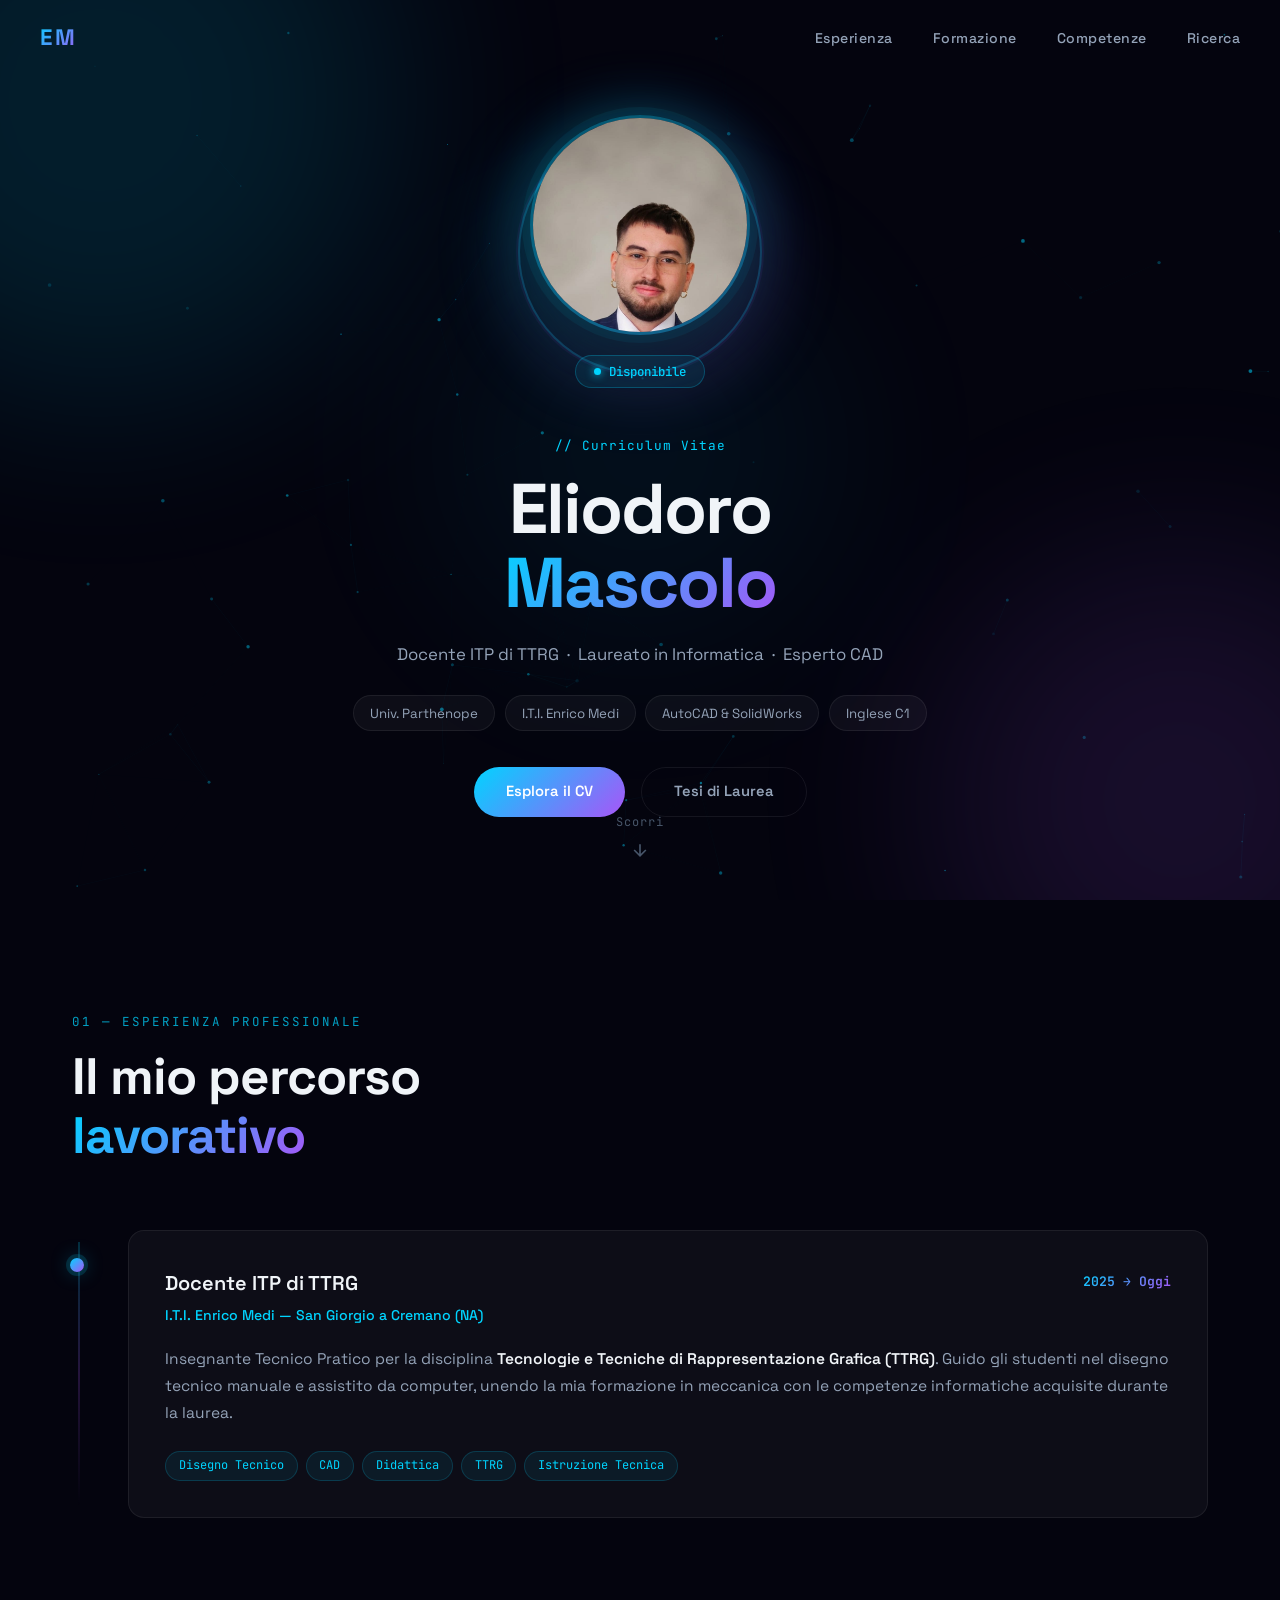
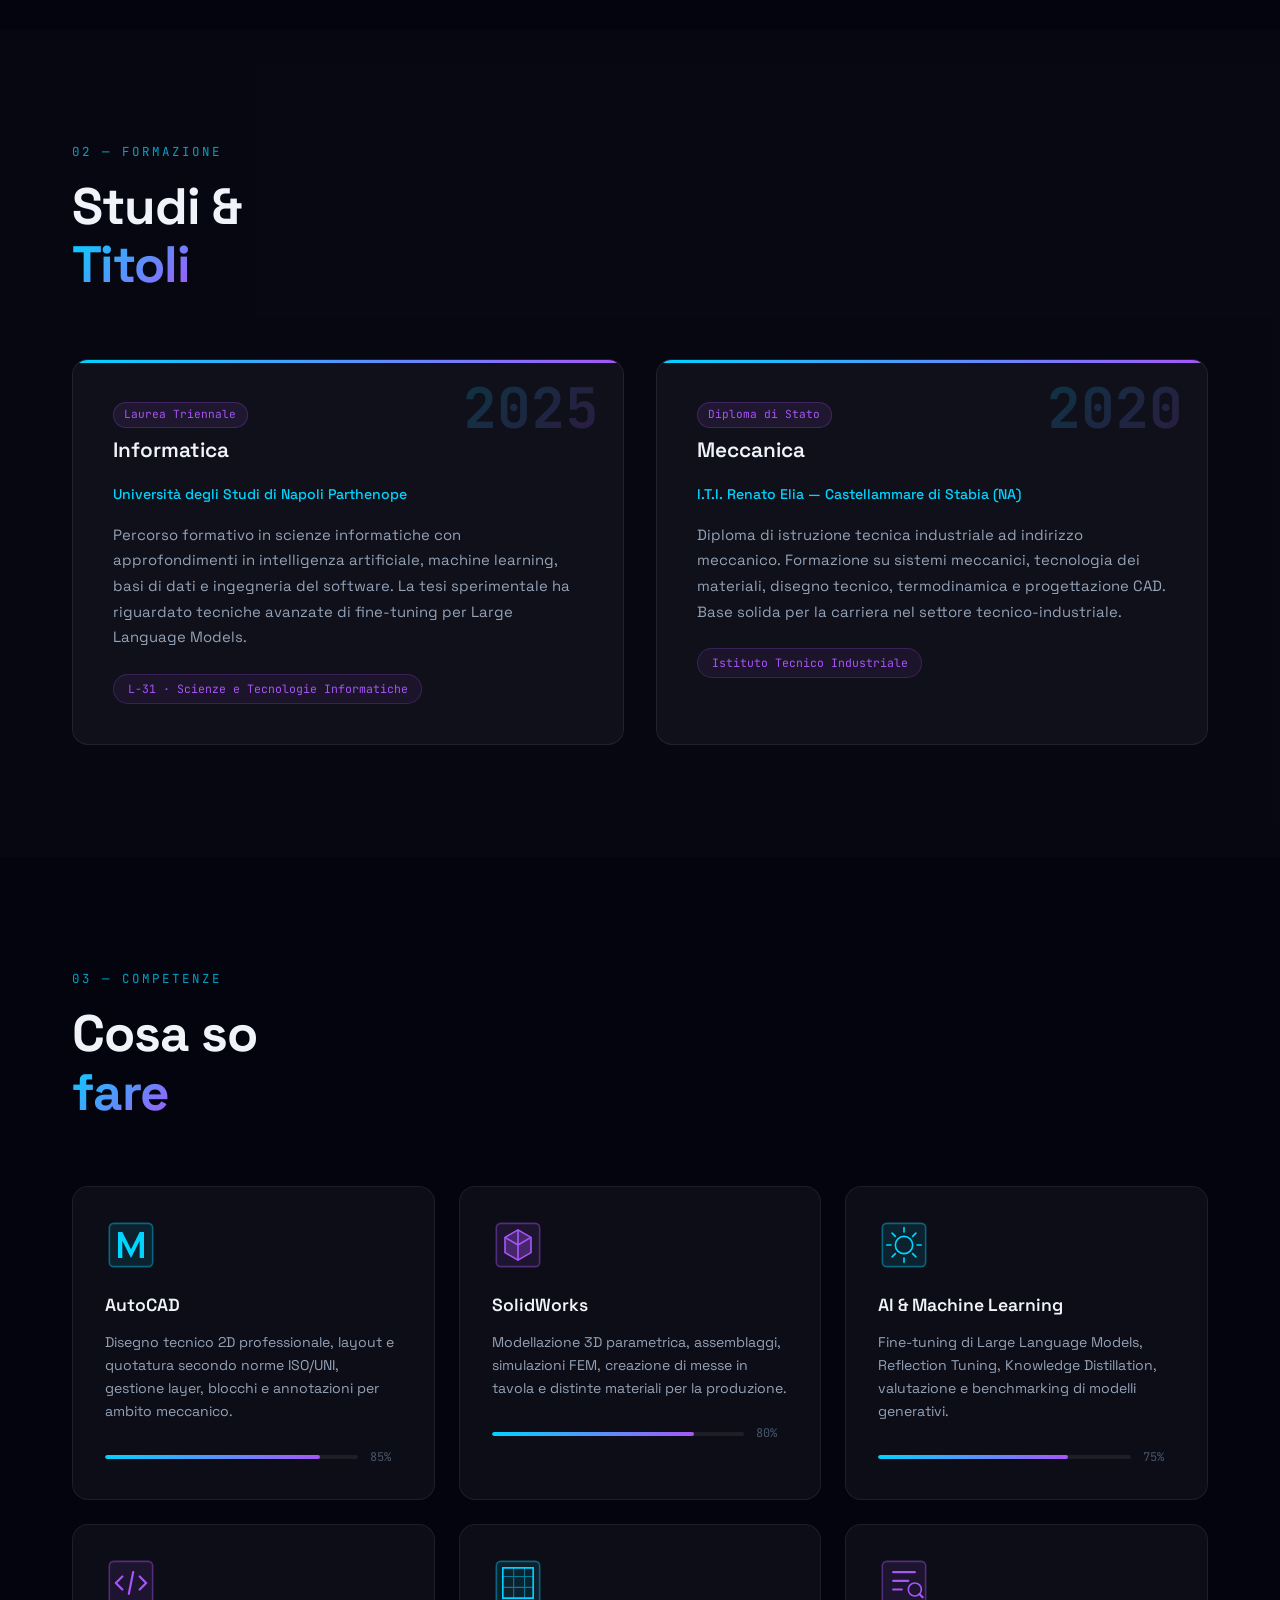
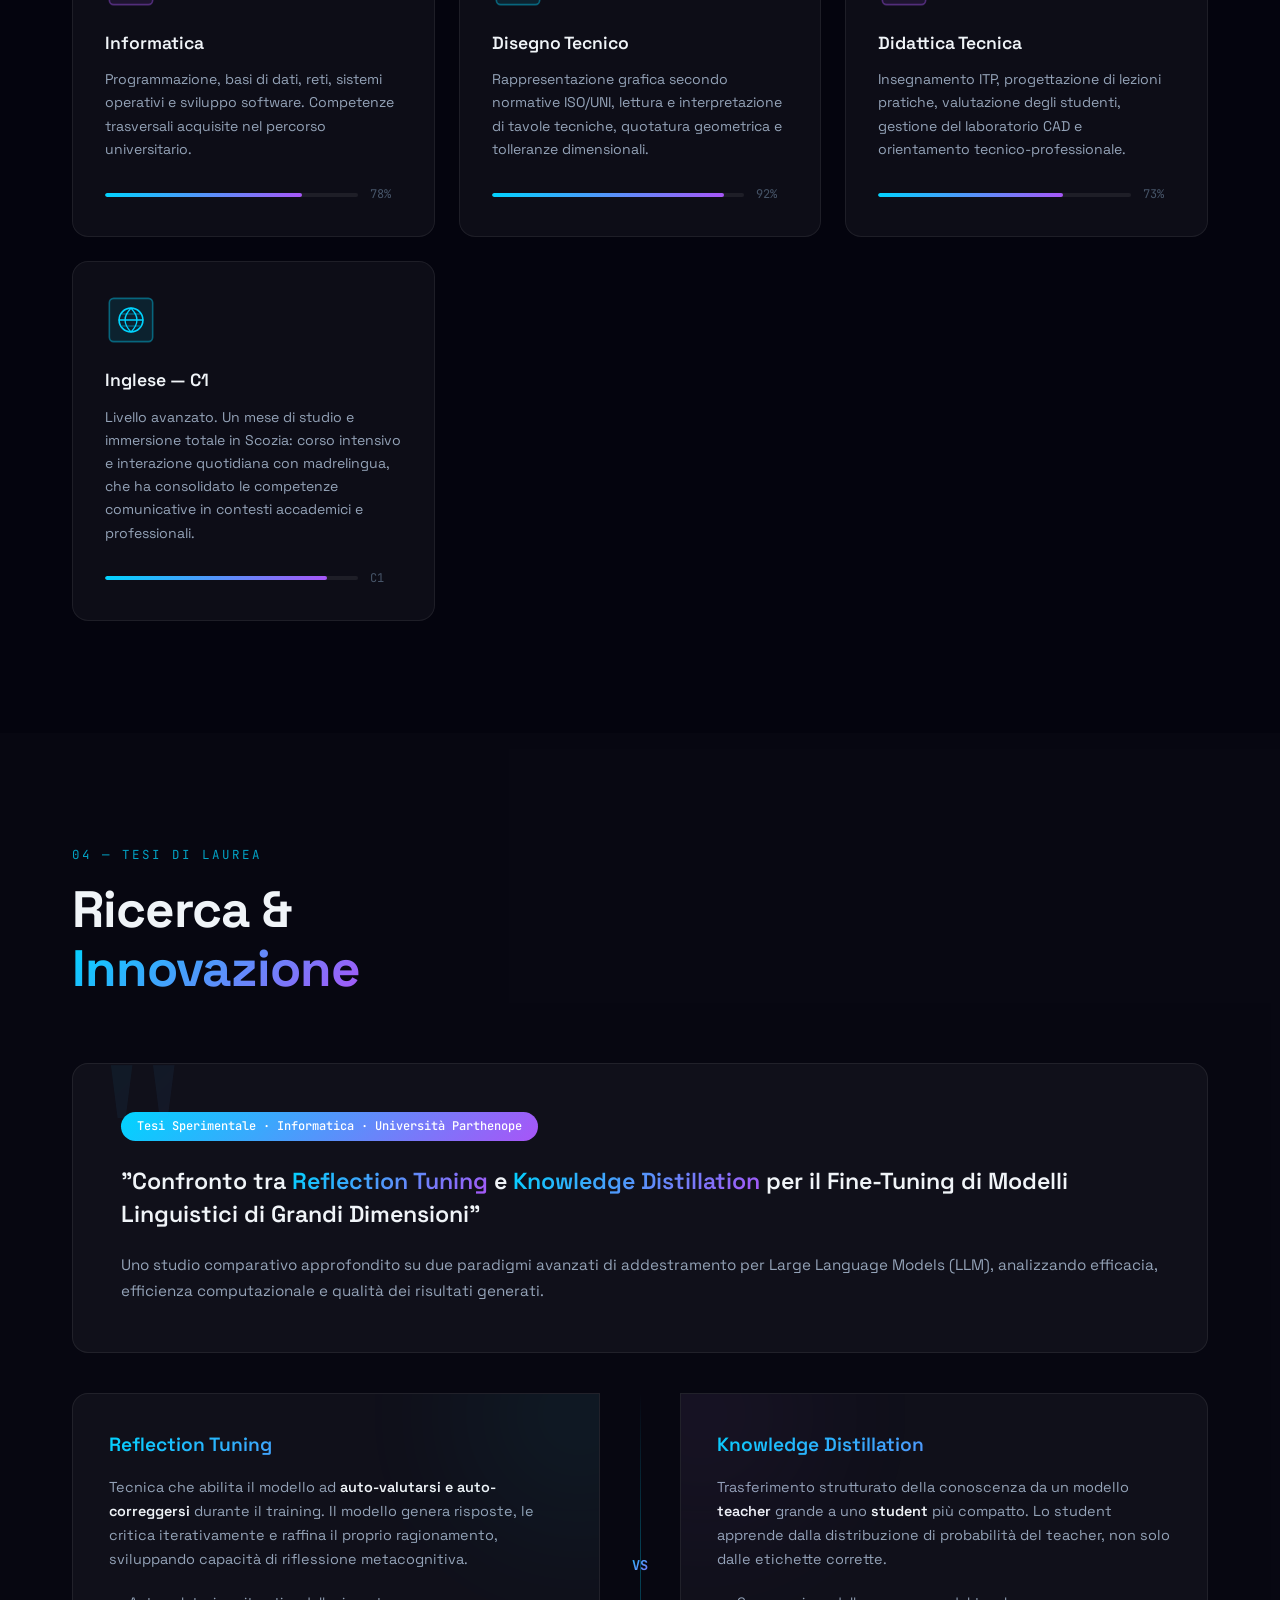
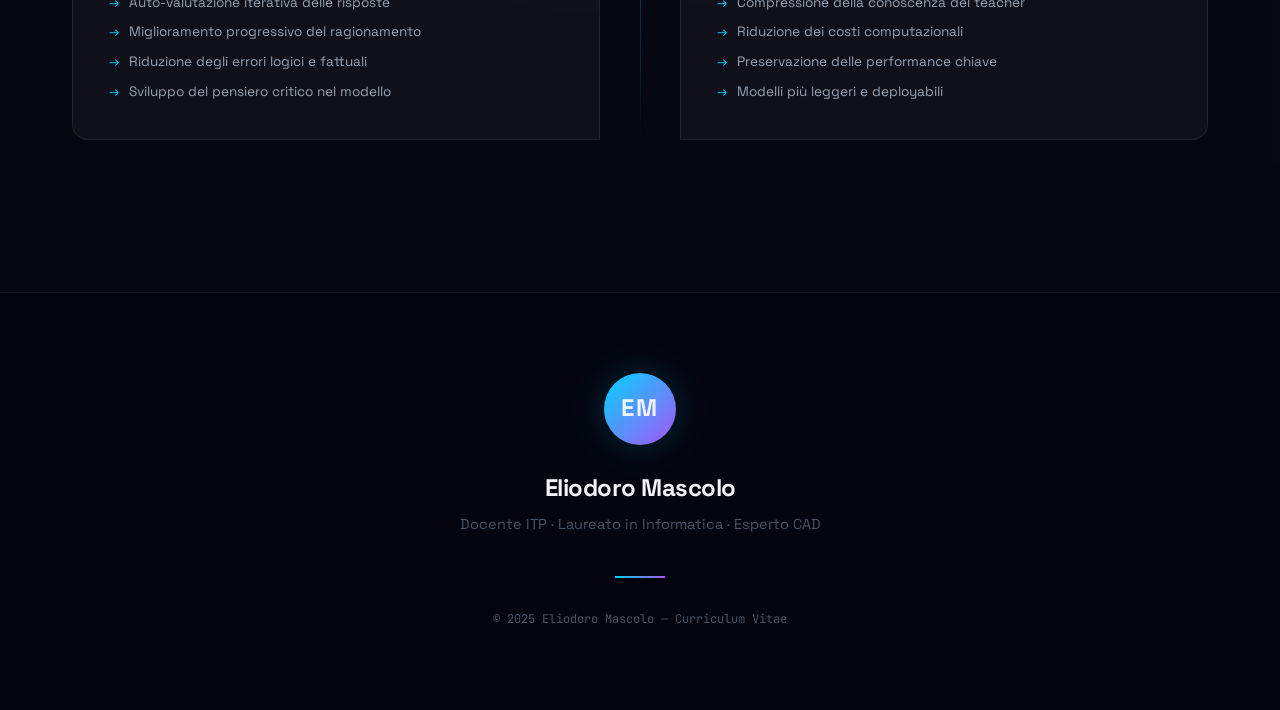
==== index.html @ 4bfe9047 "Add CV web app" ====
<!DOCTYPE html>
<html lang="it">
<head>
  <meta charset="UTF-8">
  <meta name="viewport" content="width=device-width, initial-scale=1.0">
  <title>Eliodoro Mascolo — Curriculum Vitae</title>
  <meta name="description" content="Curriculum Vitae di Eliodoro Mascolo — Docente ITP, Laureato in Informatica, Esperto CAD">
  <link rel="stylesheet" href="style.css">
  <link rel="preconnect" href="https://fonts.googleapis.com">
  <link rel="preconnect" href="https://fonts.gstatic.com" crossorigin>
  <link href="https://fonts.googleapis.com/css2?family=Space+Grotesk:wght@300;400;500;600;700&family=JetBrains+Mono:wght@400;500;600&display=swap" rel="stylesheet">
</head>
<body>

  <canvas id="bg-canvas"></canvas>
  <div class="blobs">
    <div class="blob blob-1"></div>
    <div class="blob blob-2"></div>
    <div class="blob blob-3"></div>
  </div>

  <!-- NAV -->
  <nav id="nav">
    <div class="nav-inner">
      <a href="#hero" class="nav-logo">EM</a>
      <div class="nav-links" id="navLinks">
        <a href="#experience">Esperienza</a>
        <a href="#education">Formazione</a>
        <a href="#skills">Competenze</a>
        <a href="#thesis">Ricerca</a>
      </div>
      <button class="nav-toggle" id="navToggle" aria-label="Menu">
        <span></span><span></span><span></span>
      </button>
    </div>
  </nav>

  <!-- HERO -->
  <section id="hero">
    <div class="hero-grid">
      <div class="hero-image-wrap fade-in-up" style="--delay:0.1s">
        <div class="pfp-ring"></div>
        <div class="pfp-ring pfp-ring-2"></div>
        <img src="pfp.jpeg" alt="Eliodoro Mascolo" class="pfp">
        <div class="available-badge">
          <span class="dot"></span> Disponibile
        </div>
      </div>

      <div class="hero-info">
        <p class="hero-tag fade-in-up" style="--delay:0.2s">// Curriculum Vitae</p>
        <h1 class="fade-in-up" style="--delay:0.3s">
          Eliodoro<br><em>Mascolo</em>
        </h1>
        <p class="hero-sub fade-in-up" style="--delay:0.4s">
          Docente ITP di TTRG &nbsp;·&nbsp; Laureato in Informatica &nbsp;·&nbsp; Esperto CAD
        </p>
        <div class="hero-chips fade-in-up" style="--delay:0.5s">
          <span>Univ. Parthenope</span>
          <span>I.T.I. Enrico Medi</span>
          <span>AutoCAD & SolidWorks</span>
          <span>Inglese C1</span>
        </div>
        <div class="hero-cta fade-in-up" style="--delay:0.6s">
          <a href="#experience" class="btn">Esplora il CV</a>
          <a href="#thesis" class="btn btn-ghost">Tesi di Laurea</a>
        </div>
      </div>
    </div>

    <div class="scroll-down">
      <span>Scorri</span>
      <svg viewBox="0 0 24 24" fill="none" stroke="currentColor" stroke-width="2">
        <path d="M12 5v14M5 12l7 7 7-7"/>
      </svg>
    </div>
  </section>

  <!-- EXPERIENCE -->
  <section id="experience" class="section">
    <div class="section-inner">
      <p class="section-label">01 — Esperienza Professionale</p>
      <h2 class="section-title">Il mio percorso<br><span>lavorativo</span></h2>

      <div class="timeline">
        <div class="timeline-track"></div>

        <article class="timeline-item reveal">
          <div class="tl-dot"></div>
          <div class="tl-card">
            <div class="tl-card-header">
              <div class="tl-meta">
                <h3>Docente ITP di TTRG</h3>
                <p class="tl-org">I.T.I. Enrico Medi — San Giorgio a Cremano (NA)</p>
              </div>
              <div class="tl-date">2025 → Oggi</div>
            </div>
            <p class="tl-desc">
              Insegnante Tecnico Pratico per la disciplina <strong>Tecnologie e Tecniche di Rappresentazione Grafica (TTRG)</strong>.
              Guido gli studenti nel disegno tecnico manuale e assistito da computer, unendo la mia formazione in meccanica
              con le competenze informatiche acquisite durante la laurea.
            </p>
            <div class="tl-tags">
              <span>Disegno Tecnico</span>
              <span>CAD</span>
              <span>Didattica</span>
              <span>TTRG</span>
              <span>Istruzione Tecnica</span>
            </div>
          </div>
        </article>
      </div>
    </div>
  </section>

  <!-- EDUCATION -->
  <section id="education" class="section section-alt">
    <div class="section-inner">
      <p class="section-label">02 — Formazione</p>
      <h2 class="section-title">Studi &amp;<br><span>Titoli</span></h2>

      <div class="edu-grid">
        <div class="edu-card reveal">
          <div class="edu-year-bg">2025</div>
          <div class="edu-top">
            <div>
              <div class="edu-badge-small">Laurea Triennale</div>
              <h3>Informatica</h3>
            </div>
          </div>
          <p class="edu-org">Università degli Studi di Napoli Parthenope</p>
          <p class="edu-desc">
            Percorso formativo in scienze informatiche con approfondimenti in intelligenza artificiale,
            machine learning, basi di dati e ingegneria del software. La tesi sperimentale ha riguardato
            tecniche avanzate di fine-tuning per Large Language Models.
          </p>
          <div class="edu-chip">L-31 · Scienze e Tecnologie Informatiche</div>
        </div>

        <div class="edu-card reveal" style="--reveal-delay:0.15s">
          <div class="edu-year-bg">2020</div>
          <div class="edu-top">
            <div>
              <div class="edu-badge-small">Diploma di Stato</div>
              <h3>Meccanica</h3>
            </div>
          </div>
          <p class="edu-org">I.T.I. Renato Elia — Castellammare di Stabia (NA)</p>
          <p class="edu-desc">
            Diploma di istruzione tecnica industriale ad indirizzo meccanico. Formazione su sistemi meccanici,
            tecnologia dei materiali, disegno tecnico, termodinamica e progettazione CAD. Base solida
            per la carriera nel settore tecnico-industriale.
          </p>
          <div class="edu-chip">Istituto Tecnico Industriale</div>
        </div>
      </div>
    </div>
  </section>

  <!-- SKILLS -->
  <section id="skills" class="section">
    <div class="section-inner">
      <p class="section-label">03 — Competenze</p>
      <h2 class="section-title">Cosa so<br><span>fare</span></h2>

      <div class="skills-grid">
        <div class="skill-card reveal">
          <div class="skill-icon-wrap">
            <svg viewBox="0 0 48 48" fill="none">
              <rect x="4" y="4" width="40" height="40" rx="4" fill="rgba(0,212,255,0.1)" stroke="rgba(0,212,255,0.4)" stroke-width="1.5"/>
              <path d="M12 36V12h4l8 16 8-16h4v24h-4V20l-8 16-8-16v16z" fill="#00d4ff"/>
            </svg>
          </div>
          <h3>AutoCAD</h3>
          <p>Disegno tecnico 2D professionale, layout e quotatura secondo norme ISO/UNI, gestione layer, blocchi e annotazioni per ambito meccanico.</p>
          <div class="skill-bar-wrap">
            <div class="skill-bar"><div class="skill-fill" data-pct="85"></div></div>
            <span>85%</span>
          </div>
        </div>

        <div class="skill-card reveal" style="--reveal-delay:0.1s">
          <div class="skill-icon-wrap">
            <svg viewBox="0 0 48 48" fill="none">
              <rect x="4" y="4" width="40" height="40" rx="4" fill="rgba(168,85,247,0.1)" stroke="rgba(168,85,247,0.4)" stroke-width="1.5"/>
              <path d="M24 10l12 7v14l-12 7-12-7V17z" fill="rgba(168,85,247,0.3)" stroke="#a855f7" stroke-width="1.5"/>
              <path d="M24 10v28M12 17l12 7 12-7" stroke="#a855f7" stroke-width="1.5"/>
            </svg>
          </div>
          <h3>SolidWorks</h3>
          <p>Modellazione 3D parametrica, assemblaggi, simulazioni FEM, creazione di messe in tavola e distinte materiali per la produzione.</p>
          <div class="skill-bar-wrap">
            <div class="skill-bar"><div class="skill-fill" data-pct="80"></div></div>
            <span>80%</span>
          </div>
        </div>

        <div class="skill-card reveal" style="--reveal-delay:0.2s">
          <div class="skill-icon-wrap">
            <svg viewBox="0 0 48 48" fill="none">
              <rect x="4" y="4" width="40" height="40" rx="4" fill="rgba(0,212,255,0.1)" stroke="rgba(0,212,255,0.4)" stroke-width="1.5"/>
              <circle cx="24" cy="24" r="8" stroke="#00d4ff" stroke-width="1.5"/>
              <path d="M24 8v4M24 36v4M8 24h4M36 24h4M13 13l3 3M32 32l3 3M35 13l-3 3M16 32l-3 3" stroke="#00d4ff" stroke-width="1.5" stroke-linecap="round"/>
            </svg>
          </div>
          <h3>AI &amp; Machine Learning</h3>
          <p>Fine-tuning di Large Language Models, Reflection Tuning, Knowledge Distillation, valutazione e benchmarking di modelli generativi.</p>
          <div class="skill-bar-wrap">
            <div class="skill-bar"><div class="skill-fill" data-pct="75"></div></div>
            <span>75%</span>
          </div>
        </div>

        <div class="skill-card reveal" style="--reveal-delay:0.3s">
          <div class="skill-icon-wrap">
            <svg viewBox="0 0 48 48" fill="none">
              <rect x="4" y="4" width="40" height="40" rx="4" fill="rgba(168,85,247,0.1)" stroke="rgba(168,85,247,0.4)" stroke-width="1.5"/>
              <path d="M16 18l-6 6 6 6M32 18l6 6-6 6M26 14l-4 20" stroke="#a855f7" stroke-width="2" stroke-linecap="round" stroke-linejoin="round"/>
            </svg>
          </div>
          <h3>Informatica</h3>
          <p>Programmazione, basi di dati, reti, sistemi operativi e sviluppo software. Competenze trasversali acquisite nel percorso universitario.</p>
          <div class="skill-bar-wrap">
            <div class="skill-bar"><div class="skill-fill" data-pct="78"></div></div>
            <span>78%</span>
          </div>
        </div>

        <div class="skill-card reveal" style="--reveal-delay:0.1s">
          <div class="skill-icon-wrap">
            <svg viewBox="0 0 48 48" fill="none">
              <rect x="4" y="4" width="40" height="40" rx="4" fill="rgba(0,212,255,0.1)" stroke="rgba(0,212,255,0.4)" stroke-width="1.5"/>
              <path d="M10 38V10h28v28H10z" stroke="#00d4ff" stroke-width="1.5"/>
              <path d="M10 18h28M10 28h28M20 10v28M30 10v28" stroke="#00d4ff" stroke-width="1" opacity="0.5"/>
            </svg>
          </div>
          <h3>Disegno Tecnico</h3>
          <p>Rappresentazione grafica secondo normative ISO/UNI, lettura e interpretazione di tavole tecniche, quotatura geometrica e tolleranze dimensionali.</p>
          <div class="skill-bar-wrap">
            <div class="skill-bar"><div class="skill-fill" data-pct="92"></div></div>
            <span>92%</span>
          </div>
        </div>

        <div class="skill-card reveal" style="--reveal-delay:0.2s">
          <div class="skill-icon-wrap">
            <svg viewBox="0 0 48 48" fill="none">
              <rect x="4" y="4" width="40" height="40" rx="4" fill="rgba(168,85,247,0.1)" stroke="rgba(168,85,247,0.4)" stroke-width="1.5"/>
              <path d="M14 14h20M14 22h14M14 30h8" stroke="#a855f7" stroke-width="2" stroke-linecap="round"/>
              <circle cx="34" cy="30" r="6" stroke="#a855f7" stroke-width="1.5"/>
              <path d="M38.2 34.2l3 3" stroke="#a855f7" stroke-width="2" stroke-linecap="round"/>
            </svg>
          </div>
          <h3>Didattica Tecnica</h3>
          <p>Insegnamento ITP, progettazione di lezioni pratiche, valutazione degli studenti, gestione del laboratorio CAD e orientamento tecnico-professionale.</p>
          <div class="skill-bar-wrap">
            <div class="skill-bar"><div class="skill-fill" data-pct="73"></div></div>
            <span>73%</span>
          </div>
        </div>

        <div class="skill-card reveal" style="--reveal-delay:0.3s">
          <div class="skill-icon-wrap">
            <svg viewBox="0 0 48 48" fill="none">
              <rect x="4" y="4" width="40" height="40" rx="4" fill="rgba(0,212,255,0.1)" stroke="rgba(0,212,255,0.4)" stroke-width="1.5"/>
              <circle cx="24" cy="24" r="11" stroke="#00d4ff" stroke-width="1.5"/>
              <path d="M24 13c-3.5 4-5.5 6.5-5.5 11s2 7.5 5.5 11M24 13c3.5 4 5.5 6.5 5.5 11s-2 7.5-5.5 11M13 24h22" stroke="#00d4ff" stroke-width="1.2" stroke-linecap="round"/>
              <path d="M15.5 18.5h17M15.5 29.5h17" stroke="#00d4ff" stroke-width="1" opacity="0.5"/>
            </svg>
          </div>
          <h3>Inglese — C1</h3>
          <p>Livello avanzato. Un mese di studio e immersione totale in Scozia: corso intensivo e interazione quotidiana con madrelingua, che ha consolidato le competenze comunicative in contesti accademici e professionali.</p>
          <div class="skill-bar-wrap">
            <div class="skill-bar"><div class="skill-fill" data-pct="88"></div></div>
            <span>C1</span>
          </div>
        </div>
      </div>
    </div>
  </section>

  <!-- THESIS -->
  <section id="thesis" class="section section-alt">
    <div class="section-inner">
      <p class="section-label">04 — Tesi di Laurea</p>
      <h2 class="section-title">Ricerca &amp;<br><span>Innovazione</span></h2>

      <div class="thesis-quote reveal">
        <div class="tq-badge">Tesi Sperimentale · Informatica · Università Parthenope</div>
        <blockquote>
          "Confronto tra <em>Reflection Tuning</em> e <em>Knowledge Distillation</em>
          per il Fine-Tuning di Modelli Linguistici di Grandi Dimensioni"
        </blockquote>
        <p class="tq-sub">
          Uno studio comparativo approfondito su due paradigmi avanzati di addestramento per Large Language Models (LLM),
          analizzando efficacia, efficienza computazionale e qualità dei risultati generati.
        </p>
      </div>

      <div class="compare-wrap reveal">
        <div class="compare-card compare-left">
          <div class="cc-glow cc-glow-cyan"></div>
          <h4>Reflection Tuning</h4>
          <p>Tecnica che abilita il modello ad <strong>auto-valutarsi e auto-correggersi</strong> durante il training. Il modello genera risposte, le critica iterativamente e raffina il proprio ragionamento, sviluppando capacità di riflessione metacognitiva.</p>
          <ul>
            <li>Auto-valutazione iterativa delle risposte</li>
            <li>Miglioramento progressivo del ragionamento</li>
            <li>Riduzione degli errori logici e fattuali</li>
            <li>Sviluppo del pensiero critico nel modello</li>
          </ul>
        </div>

        <div class="compare-center">
          <div class="compare-vs">VS</div>
          <div class="compare-line"></div>
        </div>

        <div class="compare-card compare-right">
          <div class="cc-glow cc-glow-purple"></div>
          <h4>Knowledge Distillation</h4>
          <p>Trasferimento strutturato della conoscenza da un modello <strong>teacher</strong> grande a uno <strong>student</strong> più compatto. Lo student apprende dalla distribuzione di probabilità del teacher, non solo dalle etichette corrette.</p>
          <ul>
            <li>Compressione della conoscenza del teacher</li>
            <li>Riduzione dei costi computazionali</li>
            <li>Preservazione delle performance chiave</li>
            <li>Modelli più leggeri e deployabili</li>
          </ul>
        </div>
      </div>

    </div>
  </section>

  <!-- FOOTER -->
  <footer>
    <div class="footer-inner">
      <div class="footer-avatar">EM</div>
      <h2 class="footer-name">Eliodoro Mascolo</h2>
      <p class="footer-role">Docente ITP · Laureato in Informatica · Esperto CAD</p>
      <div class="footer-divider"></div>
      <p class="footer-copy">© 2025 Eliodoro Mascolo — Curriculum Vitae</p>
    </div>
  </footer>

  <script src="script.js"></script>
</body>
</html>
---- style.css ----
/* ================================================
   VARIABLES & RESET
   ================================================ */
:root {
  --bg:          #04040e;
  --bg-2:        #070718;
  --card:        rgba(255,255,255,0.04);
  --card-hover:  rgba(255,255,255,0.07);
  --border:      rgba(255,255,255,0.07);
  --border-glow: rgba(0,212,255,0.35);
  --cyan:        #00d4ff;
  --purple:      #a855f7;
  --grad:        linear-gradient(135deg, #00d4ff, #a855f7);
  --grad-bg:     linear-gradient(135deg, rgba(0,212,255,0.07), rgba(168,85,247,0.07));
  --text:        #f0f4f8;
  --text-2:      #94a3b8;
  --text-3:      #475569;
  --shadow-lg:   0 30px 60px rgba(0,0,0,0.6);
  --r:           16px;
  --r-sm:        8px;
  --ease:        cubic-bezier(0.4, 0, 0.2, 1);
}

*, *::before, *::after { box-sizing: border-box; margin: 0; padding: 0; }
html { scroll-behavior: smooth; font-size: 16px; }

body {
  font-family: 'Space Grotesk', system-ui, -apple-system, sans-serif;
  background: var(--bg);
  color: var(--text);
  overflow-x: hidden;
  line-height: 1.6;
}

a { text-decoration: none; color: inherit; }
ul { list-style: none; }
img { display: block; max-width: 100%; }
strong { color: var(--text); font-weight: 600; }

/* ================================================
   CANVAS + BLOBS
   ================================================ */
#bg-canvas {
  position: fixed;
  inset: 0;
  z-index: 0;
  pointer-events: none;
}

.blobs {
  position: fixed;
  inset: 0;
  z-index: 0;
  pointer-events: none;
  overflow: hidden;
}
.blob {
  position: absolute;
  border-radius: 50%;
  filter: blur(100px);
  opacity: 0.12;
  animation: blob-drift 20s ease-in-out infinite;
}
.blob-1 {
  width: 600px; height: 600px;
  background: var(--cyan);
  top: -200px; left: -200px;
  animation-duration: 25s;
}
.blob-2 {
  width: 500px; height: 500px;
  background: var(--purple);
  bottom: -150px; right: -150px;
  animation-duration: 30s;
  animation-delay: -10s;
}
.blob-3 {
  width: 400px; height: 400px;
  background: var(--cyan);
  top: 50%; left: 50%;
  transform: translate(-50%, -50%);
  animation-duration: 20s;
  animation-delay: -5s;
  opacity: 0.06;
}

@keyframes blob-drift {
  0%,100% { transform: translate(0, 0) scale(1); }
  33%      { transform: translate(60px, -40px) scale(1.05); }
  66%      { transform: translate(-40px, 60px) scale(0.95); }
}

/* ================================================
   NAVIGATION
   ================================================ */
#nav {
  position: fixed;
  top: 0; left: 0; right: 0;
  z-index: 200;
  padding: 1.25rem 2rem;
  transition: background 0.4s var(--ease), backdrop-filter 0.4s var(--ease), border-color 0.4s var(--ease);
  border-bottom: 1px solid transparent;
}
#nav.scrolled {
  background: rgba(4, 4, 14, 0.85);
  backdrop-filter: blur(24px);
  -webkit-backdrop-filter: blur(24px);
  border-bottom-color: var(--border);
}

.nav-inner {
  max-width: 1200px;
  margin: 0 auto;
  display: flex;
  align-items: center;
  justify-content: space-between;
}

.nav-logo {
  font-size: 1.4rem;
  font-weight: 700;
  letter-spacing: 3px;
  background: var(--grad);
  -webkit-background-clip: text;
  -webkit-text-fill-color: transparent;
  background-clip: text;
}

.nav-links {
  display: flex;
  align-items: center;
  gap: 2.5rem;
}
.nav-links a {
  font-size: 0.88rem;
  font-weight: 500;
  color: var(--text-2);
  letter-spacing: 0.5px;
  transition: color 0.25s;
  position: relative;
}
.nav-links a::after {
  content: '';
  position: absolute;
  bottom: -4px; left: 0; right: 0;
  height: 1px;
  background: var(--grad);
  transform: scaleX(0);
  transition: transform 0.25s var(--ease);
  transform-origin: left;
}
.nav-links a:hover { color: var(--text); }
.nav-links a:hover::after { transform: scaleX(1); }

.nav-toggle {
  display: none;
  flex-direction: column;
  gap: 5px;
  background: none;
  border: none;
  cursor: pointer;
  padding: 4px;
  z-index: 210;
}
.nav-toggle span {
  display: block;
  width: 24px; height: 2px;
  background: var(--text-2);
  border-radius: 2px;
  transition: transform 0.3s var(--ease), opacity 0.3s;
}
.nav-toggle.open span:nth-child(1) { transform: translateY(7px) rotate(45deg); }
.nav-toggle.open span:nth-child(2) { opacity: 0; }
.nav-toggle.open span:nth-child(3) { transform: translateY(-7px) rotate(-45deg); }

/* ================================================
   HERO
   ================================================ */
#hero {
  position: relative;
  z-index: 1;
  min-height: 100vh;
  display: flex;
  flex-direction: column;
  align-items: center;
  justify-content: center;
  padding: 7rem 2rem 5rem;
}

.hero-grid {
  max-width: 720px;
  width: 100%;
  display: flex;
  flex-direction: column;
  align-items: center;
  gap: 3rem;
  text-align: center;
}

.hero-info { text-align: center; }

/* Profile picture */
.hero-image-wrap {
  position: relative;
  display: flex;
  flex-direction: column;
  align-items: center;
  gap: 1.25rem;
}

.pfp-ring {
  position: absolute;
  top: 50%; left: 50%;
  width: 270px; height: 270px;
  border-radius: 50%;
  background: var(--grad);
  opacity: 0.25;
  filter: blur(35px);
  animation: ring-pulse 4s ease-in-out infinite;
  transform: translate(-50%, -50%);
}
.pfp-ring-2 {
  width: 240px; height: 240px;
  background: none;
  filter: none;
  box-shadow: 0 0 0 2px rgba(0,212,255,0.3), 0 0 0 4px rgba(168,85,247,0.1);
  animation: ring-rotate 8s linear infinite;
  opacity: 0.8;
}

@keyframes ring-pulse {
  0%,100% { transform: translate(-50%, -50%) scale(1); opacity: 0.2; }
  50%      { transform: translate(-50%, -50%) scale(1.1); opacity: 0.35; }
}
@keyframes ring-rotate {
  from { transform: translate(-50%, -50%) rotate(0deg); }
  to   { transform: translate(-50%, -50%) rotate(360deg); }
}

.pfp {
  position: relative;
  width: 220px; height: 220px;
  border-radius: 50%;
  object-fit: cover;
  object-position: center top;
  z-index: 2;
  border: 3px solid rgba(0,212,255,0.35);
  box-shadow:
    0 0 0 8px rgba(0,212,255,0.06),
    0 0 60px rgba(0,212,255,0.2),
    var(--shadow-lg);
}

.available-badge {
  position: relative;
  z-index: 2;
  display: flex;
  align-items: center;
  gap: 0.5rem;
  background: rgba(0,212,255,0.08);
  border: 1px solid rgba(0,212,255,0.25);
  color: var(--cyan);
  font-family: 'JetBrains Mono', monospace;
  font-size: 0.78rem;
  font-weight: 500;
  padding: 0.35rem 1.1rem;
  border-radius: 100px;
}
.dot {
  width: 7px; height: 7px;
  border-radius: 50%;
  background: var(--cyan);
  box-shadow: 0 0 8px var(--cyan);
  animation: dot-blink 2s ease-in-out infinite;
}
@keyframes dot-blink {
  0%,100% { opacity: 1; }
  50%      { opacity: 0.3; }
}

/* Hero text */
.hero-tag {
  display: block;
  font-family: 'JetBrains Mono', monospace;
  font-size: 0.8rem;
  color: var(--cyan);
  opacity: 0.75;
  margin-bottom: 1rem;
  letter-spacing: 1px;
}

.hero-info h1 {
  font-size: clamp(3rem, 5.5vw, 5.5rem);
  font-weight: 700;
  line-height: 1.05;
  letter-spacing: -2px;
  margin-bottom: 1.25rem;
}
.hero-info h1 em {
  font-style: normal;
  background: var(--grad);
  -webkit-background-clip: text;
  -webkit-text-fill-color: transparent;
  background-clip: text;
}

.hero-sub {
  font-size: 1.05rem;
  color: var(--text-2);
  margin-bottom: 1.75rem;
}

.hero-chips {
  display: flex;
  flex-wrap: wrap;
  gap: 0.6rem;
  margin-bottom: 2.25rem;
}
.hero-chips span {
  background: var(--card);
  border: 1px solid var(--border);
  color: var(--text-2);
  font-size: 0.83rem;
  padding: 0.4rem 1rem;
  border-radius: 100px;
  transition: border-color 0.25s, color 0.25s;
}
.hero-chips span:hover {
  border-color: rgba(0,212,255,0.3);
  color: var(--cyan);
}

.hero-chips { justify-content: center; }
.hero-cta { display: flex; gap: 1rem; flex-wrap: wrap; justify-content: center; }

/* Buttons */
.btn {
  display: inline-flex;
  align-items: center;
  padding: 0.75rem 2rem;
  border-radius: 100px;
  font-weight: 600;
  font-size: 0.92rem;
  transition: transform 0.25s var(--ease), box-shadow 0.25s var(--ease);
  background: var(--grad);
  color: #fff;
}
.btn:hover {
  transform: translateY(-3px);
  box-shadow: 0 16px 40px rgba(0,212,255,0.25), 0 4px 12px rgba(168,85,247,0.2);
}
.btn-ghost {
  background: transparent;
  border: 1px solid var(--border);
  color: var(--text-2);
}
.btn-ghost:hover {
  border-color: var(--border-glow);
  color: var(--cyan);
  box-shadow: none;
  transform: translateY(-3px);
}

/* Scroll indicator */
.scroll-down {
  position: absolute;
  bottom: 2.5rem;
  left: 50%;
  transform: translateX(-50%);
  display: flex;
  flex-direction: column;
  align-items: center;
  gap: 0.5rem;
  color: var(--text-3);
  font-size: 0.75rem;
  font-family: 'JetBrains Mono', monospace;
  letter-spacing: 1px;
  animation: fade-up-down 2.5s ease-in-out infinite;
}
.scroll-down svg {
  width: 20px; height: 20px;
}
@keyframes fade-up-down {
  0%,100% { transform: translateX(-50%) translateY(0); opacity: 0.4; }
  50%      { transform: translateX(-50%) translateY(8px); opacity: 0.9; }
}

/* ================================================
   FADE-IN ANIMATIONS (Hero)
   ================================================ */
.fade-in-up {
  opacity: 0;
  transform: translateY(30px);
  animation: fade-in-up 0.7s var(--ease) forwards;
  animation-delay: var(--delay, 0s);
}
@keyframes fade-in-up {
  to { opacity: 1; transform: translateY(0); }
}

/* ================================================
   SECTIONS — COMMON
   ================================================ */
.section {
  position: relative;
  z-index: 1;
  padding: 7rem 0;
}
.section-alt { background: rgba(255,255,255,0.015); }

.section-inner {
  max-width: 1200px;
  margin: 0 auto;
  padding: 0 2rem;
}

.section-label {
  font-family: 'JetBrains Mono', monospace;
  font-size: 0.78rem;
  color: var(--cyan);
  letter-spacing: 3px;
  text-transform: uppercase;
  margin-bottom: 1rem;
  opacity: 0.75;
}

.section-title {
  font-size: clamp(2rem, 4vw, 3.5rem);
  font-weight: 700;
  line-height: 1.15;
  letter-spacing: -1px;
  margin-bottom: 4rem;
}
.section-title span {
  background: var(--grad);
  -webkit-background-clip: text;
  -webkit-text-fill-color: transparent;
  background-clip: text;
}

/* ================================================
   REVEAL ON SCROLL
   ================================================ */
.reveal {
  opacity: 0;
  transform: translateY(40px);
  transition: opacity 0.7s var(--ease), transform 0.7s var(--ease);
  transition-delay: var(--reveal-delay, 0s);
}
.reveal.visible {
  opacity: 1;
  transform: translateY(0);
}

/* ================================================
   TIMELINE (Experience)
   ================================================ */
.timeline {
  position: relative;
  padding-left: 3.5rem;
}
.timeline-track {
  position: absolute;
  left: 6px;
  top: 12px;
  bottom: 12px;
  width: 2px;
  background: linear-gradient(to bottom, var(--cyan), var(--purple), transparent);
  opacity: 0.2;
}

.timeline-item { position: relative; }

.tl-dot {
  position: absolute;
  left: -3.6rem;
  top: 1.75rem;
  width: 14px; height: 14px;
  border-radius: 50%;
  background: var(--grad);
  box-shadow: 0 0 0 4px rgba(0,212,255,0.15), 0 0 20px rgba(0,212,255,0.4);
}

.tl-card {
  background: var(--card);
  border: 1px solid var(--border);
  border-radius: var(--r);
  padding: 2.25rem;
  transition: border-color 0.3s, transform 0.3s var(--ease), box-shadow 0.3s;
}
.tl-card:hover {
  border-color: rgba(0,212,255,0.25);
  transform: translateX(6px);
  box-shadow: 0 20px 50px rgba(0,0,0,0.3);
}

.tl-card-header {
  display: flex;
  align-items: flex-start;
  gap: 1.5rem;
  margin-bottom: 1.25rem;
  flex-wrap: wrap;
}
.tl-meta { flex: 1; min-width: 200px; }
.tl-meta h3 { font-size: 1.25rem; font-weight: 600; margin-bottom: 0.3rem; }
.tl-org { color: var(--cyan); font-size: 0.88rem; font-weight: 500; }

.tl-date {
  margin-left: auto;
  font-family: 'JetBrains Mono', monospace;
  font-size: 0.82rem;
  font-weight: 600;
  background: var(--grad);
  -webkit-background-clip: text;
  -webkit-text-fill-color: transparent;
  background-clip: text;
  white-space: nowrap;
  padding-top: 0.25rem;
}

.tl-desc {
  color: var(--text-2);
  line-height: 1.75;
  margin-bottom: 1.5rem;
  font-size: 0.97rem;
}

.tl-tags {
  display: flex;
  flex-wrap: wrap;
  gap: 0.5rem;
}
.tl-tags span {
  background: rgba(0,212,255,0.07);
  border: 1px solid rgba(0,212,255,0.18);
  color: var(--cyan);
  font-family: 'JetBrains Mono', monospace;
  font-size: 0.75rem;
  padding: 0.25rem 0.8rem;
  border-radius: 100px;
}

/* ================================================
   EDUCATION
   ================================================ */
.edu-grid {
  display: grid;
  grid-template-columns: repeat(auto-fit, minmax(340px, 1fr));
  gap: 2rem;
}

.edu-card {
  position: relative;
  overflow: hidden;
  background: var(--card);
  border: 1px solid var(--border);
  border-radius: var(--r);
  padding: 2.5rem;
  transition: border-color 0.3s, transform 0.3s var(--ease), box-shadow 0.3s;
}
.edu-card::before {
  content: '';
  position: absolute;
  top: 0; left: 0; right: 0;
  height: 3px;
  background: var(--grad);
}
.edu-card:hover {
  border-color: rgba(0,212,255,0.25);
  transform: translateY(-6px);
  box-shadow: var(--shadow-lg);
}

.edu-year-bg {
  position: absolute;
  top: 1.25rem; right: 1.5rem;
  font-family: 'JetBrains Mono', monospace;
  font-size: 3.5rem;
  font-weight: 700;
  background: var(--grad);
  -webkit-background-clip: text;
  -webkit-text-fill-color: transparent;
  background-clip: text;
  opacity: 0.18;
  line-height: 1;
  user-select: none;
}

.edu-top {
  display: flex;
  align-items: center;
  gap: 1.25rem;
  margin-bottom: 1rem;
}
.edu-badge-small {
  font-family: 'JetBrains Mono', monospace;
  font-size: 0.7rem;
  color: var(--purple);
  background: rgba(168,85,247,0.1);
  border: 1px solid rgba(168,85,247,0.25);
  padding: 0.2rem 0.65rem;
  border-radius: 100px;
  margin-bottom: 0.35rem;
  display: inline-block;
}
.edu-top h3 {
  font-size: 1.3rem;
  font-weight: 600;
}

.edu-org {
  color: var(--cyan);
  font-size: 0.88rem;
  font-weight: 500;
  margin-bottom: 1rem;
}
.edu-desc {
  color: var(--text-2);
  font-size: 0.93rem;
  line-height: 1.72;
  margin-bottom: 1.5rem;
}
.edu-chip {
  display: inline-block;
  font-family: 'JetBrains Mono', monospace;
  font-size: 0.72rem;
  color: var(--purple);
  background: rgba(168,85,247,0.08);
  border: 1px solid rgba(168,85,247,0.22);
  padding: 0.3rem 0.85rem;
  border-radius: 100px;
}

/* ================================================
   SKILLS
   ================================================ */
.skills-grid {
  display: grid;
  grid-template-columns: repeat(auto-fit, minmax(280px, 1fr));
  gap: 1.5rem;
}

.skill-card {
  background: var(--card);
  border: 1px solid var(--border);
  border-radius: var(--r);
  padding: 2rem;
  transition: border-color 0.3s, transform 0.3s var(--ease), box-shadow 0.3s;
}
.skill-card:hover {
  border-color: rgba(0,212,255,0.2);
  transform: translateY(-4px);
  box-shadow: 0 20px 40px rgba(0,0,0,0.3);
}

.skill-icon-wrap {
  width: 52px; height: 52px;
  margin-bottom: 1.25rem;
}
.skill-icon-wrap svg { width: 100%; height: 100%; }

.skill-card h3 {
  font-size: 1.1rem;
  font-weight: 600;
  margin-bottom: 0.7rem;
}
.skill-card p {
  color: var(--text-2);
  font-size: 0.88rem;
  line-height: 1.65;
  margin-bottom: 1.5rem;
}

.skill-bar-wrap {
  display: flex;
  align-items: center;
  gap: 0.75rem;
}
.skill-bar {
  flex: 1;
  height: 4px;
  background: rgba(255,255,255,0.07);
  border-radius: 100px;
  overflow: hidden;
}
.skill-fill {
  height: 100%;
  width: 0;
  background: var(--grad);
  border-radius: 100px;
  transition: width 1.4s cubic-bezier(0.4, 0, 0.2, 1);
}
.skill-bar-wrap span {
  font-family: 'JetBrains Mono', monospace;
  font-size: 0.75rem;
  color: var(--text-3);
  min-width: 32px;
}

/* ================================================
   THESIS
   ================================================ */
.thesis-quote {
  background: var(--card);
  border: 1px solid var(--border);
  border-radius: var(--r);
  padding: 3rem;
  margin-bottom: 2.5rem;
  position: relative;
  overflow: hidden;
}
.thesis-quote::before {
  content: '"';
  position: absolute;
  top: -2.5rem; left: 1.5rem;
  font-size: 14rem;
  font-family: Georgia, serif;
  line-height: 1;
  background: var(--grad);
  -webkit-background-clip: text;
  -webkit-text-fill-color: transparent;
  background-clip: text;
  opacity: 0.06;
  pointer-events: none;
  user-select: none;
}
.tq-badge {
  display: inline-block;
  font-family: 'JetBrains Mono', monospace;
  font-size: 0.75rem;
  font-weight: 500;
  background: var(--grad);
  color: #fff;
  padding: 0.3rem 1rem;
  border-radius: 100px;
  margin-bottom: 1.5rem;
}
.thesis-quote blockquote {
  font-size: clamp(1.1rem, 2.2vw, 1.45rem);
  font-weight: 600;
  line-height: 1.45;
  margin-bottom: 1.25rem;
}
.thesis-quote blockquote em {
  font-style: normal;
  background: var(--grad);
  -webkit-background-clip: text;
  -webkit-text-fill-color: transparent;
  background-clip: text;
}
.tq-sub {
  color: var(--text-2);
  font-size: 0.95rem;
  line-height: 1.7;
}

/* Compare */
.compare-wrap {
  display: grid;
  grid-template-columns: 1fr 80px 1fr;
  gap: 0;
  align-items: center;
  margin-bottom: 2.5rem;
}

.compare-card {
  background: var(--card);
  border: 1px solid var(--border);
  padding: 2.25rem;
  position: relative;
  overflow: hidden;
  transition: border-color 0.3s, box-shadow 0.3s;
}
.compare-left { border-radius: var(--r) 0 0 var(--r); }
.compare-right { border-radius: 0 var(--r) var(--r) 0; }
.compare-card:hover { border-color: rgba(0,212,255,0.25); box-shadow: 0 20px 50px rgba(0,0,0,0.3); }

.cc-glow {
  position: absolute;
  width: 200px; height: 200px;
  border-radius: 50%;
  filter: blur(80px);
  opacity: 0.08;
  pointer-events: none;
  top: -80px;
}
.cc-glow-cyan  { background: var(--cyan);   right: -80px; }
.cc-glow-purple { background: var(--purple); left: -80px; }

.compare-card h4 {
  font-size: 1.2rem;
  font-weight: 600;
  margin-bottom: 1rem;
  background: var(--grad);
  -webkit-background-clip: text;
  -webkit-text-fill-color: transparent;
  background-clip: text;
}
.compare-card p {
  color: var(--text-2);
  font-size: 0.9rem;
  line-height: 1.65;
  margin-bottom: 1.25rem;
}
.compare-card ul { display: flex; flex-direction: column; gap: 0.5rem; }
.compare-card li {
  color: var(--text-2);
  font-size: 0.85rem;
  display: flex;
  align-items: flex-start;
  gap: 0.6rem;
}
.compare-card li::before {
  content: '→';
  color: var(--cyan);
  font-size: 0.8rem;
  flex-shrink: 0;
  margin-top: 1px;
}

.compare-center {
  display: flex;
  flex-direction: column;
  align-items: center;
  gap: 0;
}
.compare-vs {
  font-family: 'JetBrains Mono', monospace;
  font-size: 0.85rem;
  font-weight: 700;
  background: var(--grad);
  -webkit-background-clip: text;
  -webkit-text-fill-color: transparent;
  background-clip: text;
  padding: 0.5rem;
  text-align: center;
  z-index: 1;
  background-color: var(--bg);
  position: relative;
}
.compare-line {
  position: absolute;
  top: 0; bottom: 0;
  left: 50%;
  width: 1px;
  background: linear-gradient(to bottom, transparent, rgba(0,212,255,0.3), transparent);
}


/* ================================================
   FOOTER
   ================================================ */
footer {
  position: relative;
  z-index: 1;
  padding: 5rem 2rem;
  border-top: 1px solid var(--border);
  text-align: center;
}
.footer-inner { max-width: 600px; margin: 0 auto; }

.footer-avatar {
  width: 72px; height: 72px;
  border-radius: 50%;
  background: var(--grad);
  display: flex;
  align-items: center;
  justify-content: center;
  font-size: 1.5rem;
  font-weight: 700;
  letter-spacing: 2px;
  margin: 0 auto 1.5rem;
  box-shadow: 0 0 40px rgba(0,212,255,0.2);
}

.footer-name {
  font-size: 1.5rem;
  font-weight: 700;
  margin-bottom: 0.4rem;
  letter-spacing: -0.5px;
}
.footer-role {
  color: var(--text-3);
  font-size: 0.9rem;
  margin-bottom: 2.5rem;
}
.footer-divider {
  width: 50px; height: 2px;
  background: var(--grad);
  margin: 0 auto 2rem;
}
.footer-copy {
  font-family: 'JetBrains Mono', monospace;
  font-size: 0.75rem;
  color: var(--text-3);
}

/* ================================================
   RESPONSIVE
   ================================================ */
@media (max-width: 900px) {
  .compare-wrap {
    grid-template-columns: 1fr;
    gap: 1rem;
  }
  .compare-left, .compare-right { border-radius: var(--r); }
  .compare-center { display: none; }
}

@media (max-width: 768px) {
  .nav-links {
    display: none;
    position: fixed;
    inset: 0;
    background: rgba(4, 4, 14, 0.97);
    backdrop-filter: blur(20px);
    flex-direction: column;
    align-items: center;
    justify-content: center;
    gap: 2.5rem;
    z-index: 205;
  }
  .nav-links.open { display: flex; }
  .nav-links.open a { font-size: 1.4rem; }
  .nav-toggle { display: flex; }

  .tl-card-header { flex-direction: column; gap: 0.75rem; }
  .tl-date { margin-left: 0; }
  .edu-grid { grid-template-columns: 1fr; }
  .skills-grid { grid-template-columns: 1fr; }
}

@media (max-width: 480px) {
  #hero { padding: 6rem 1.25rem 4rem; }
  .section-inner { padding: 0 1.25rem; }
  .tl-card { padding: 1.5rem; }
  .edu-card { padding: 1.75rem; }
  .thesis-quote { padding: 2rem; }
  .pfp { width: 180px; height: 180px; }
}
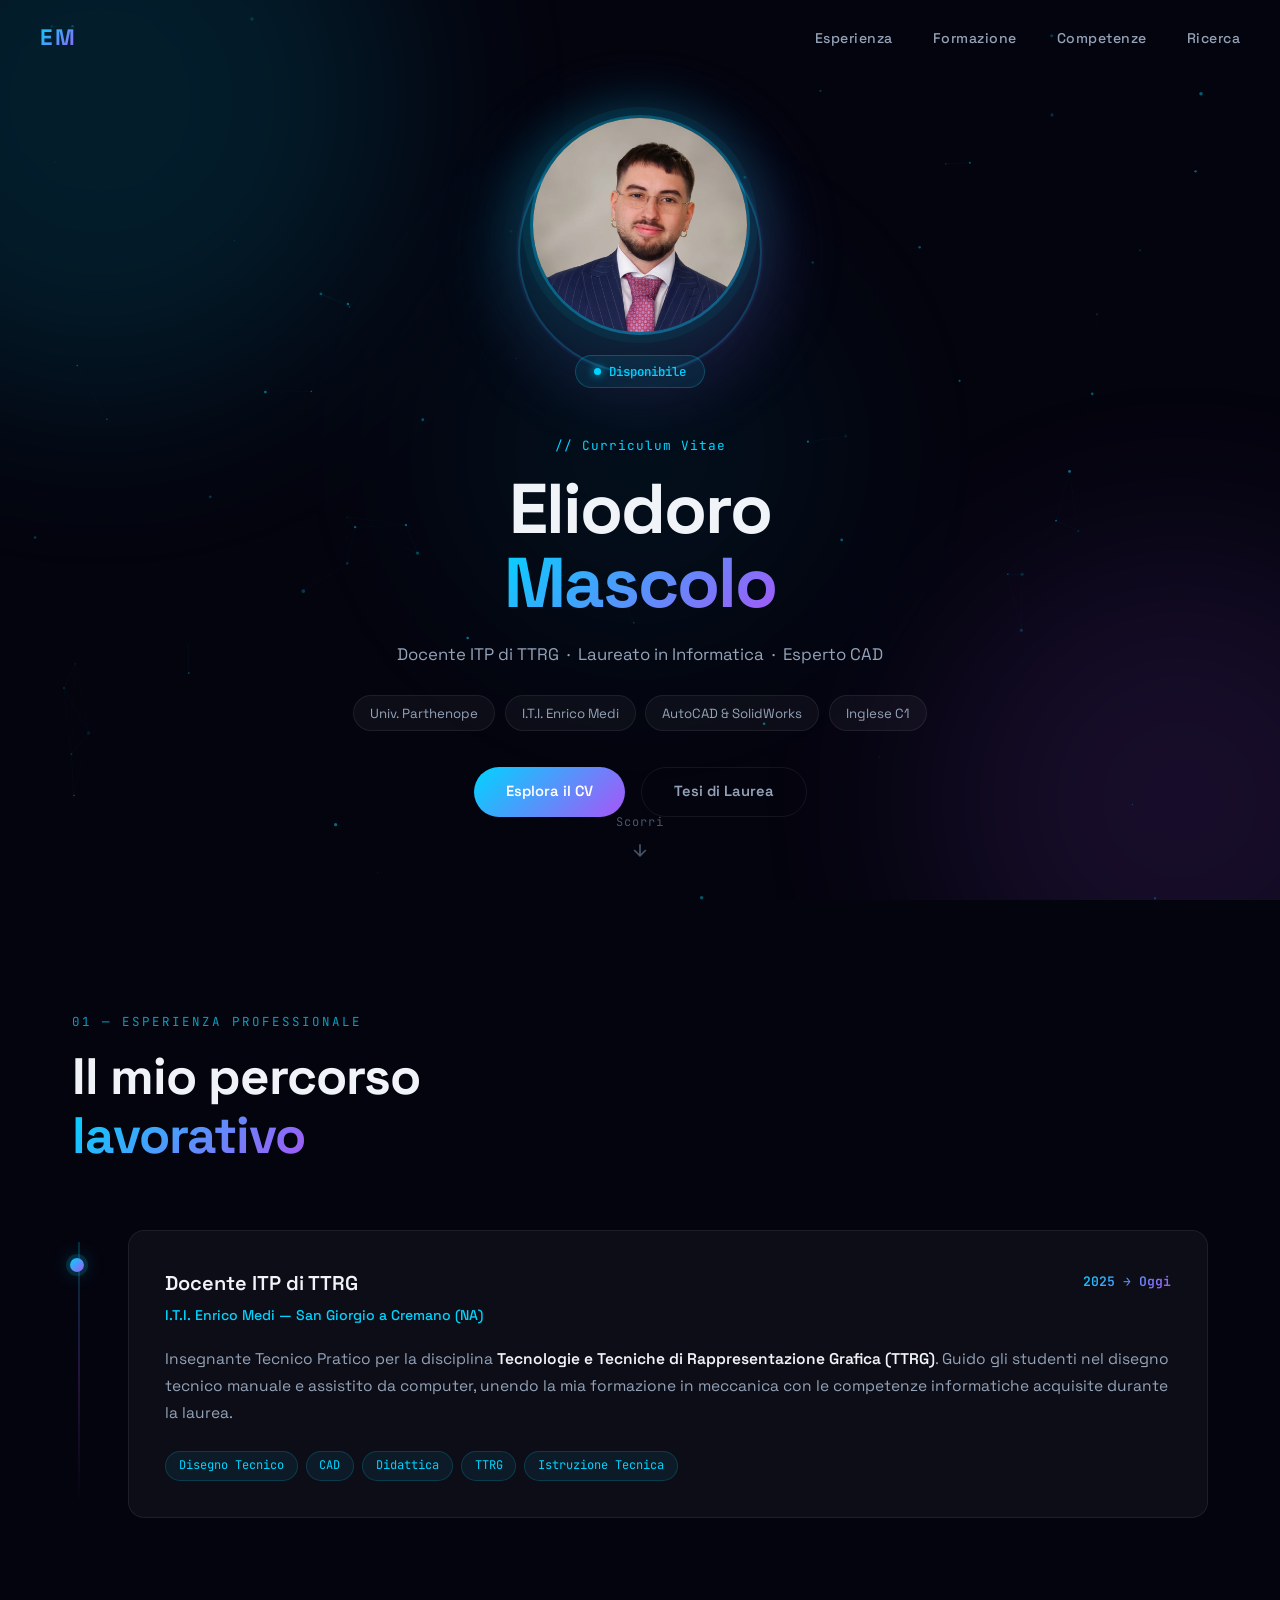
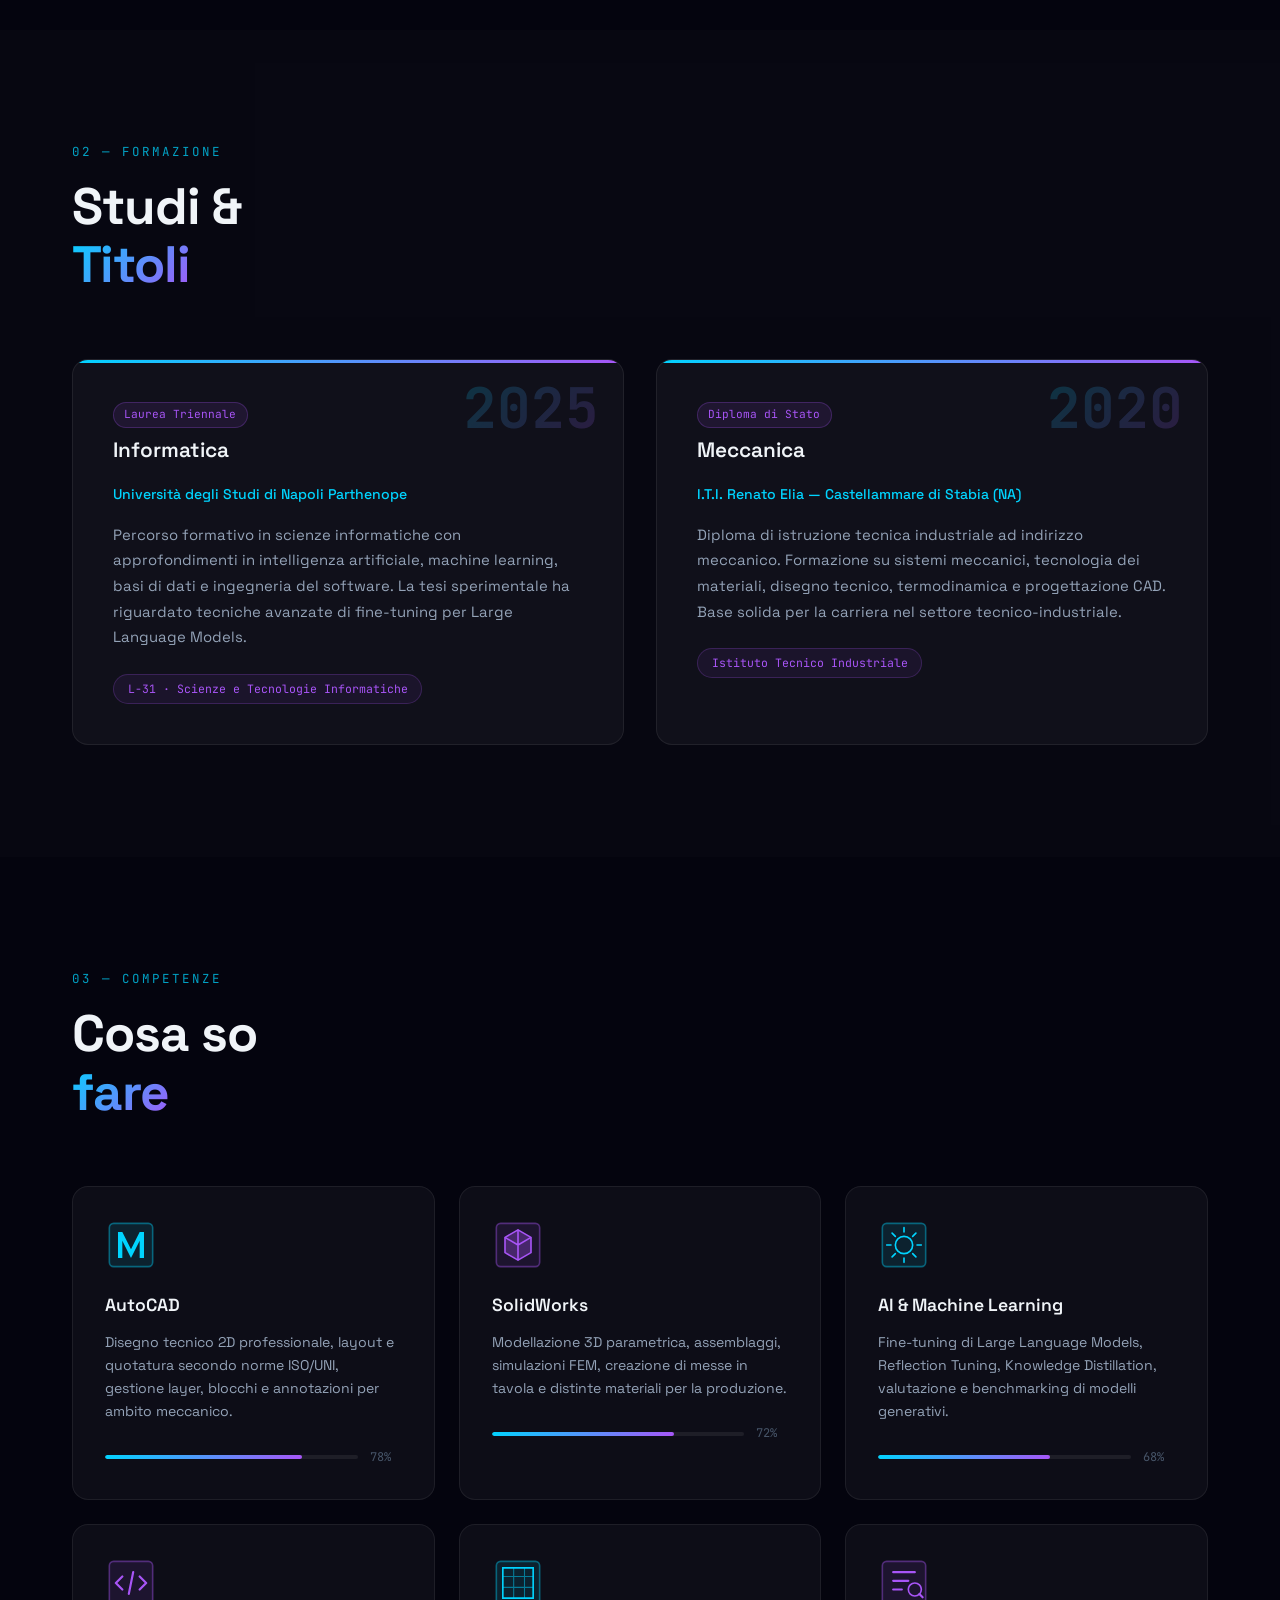
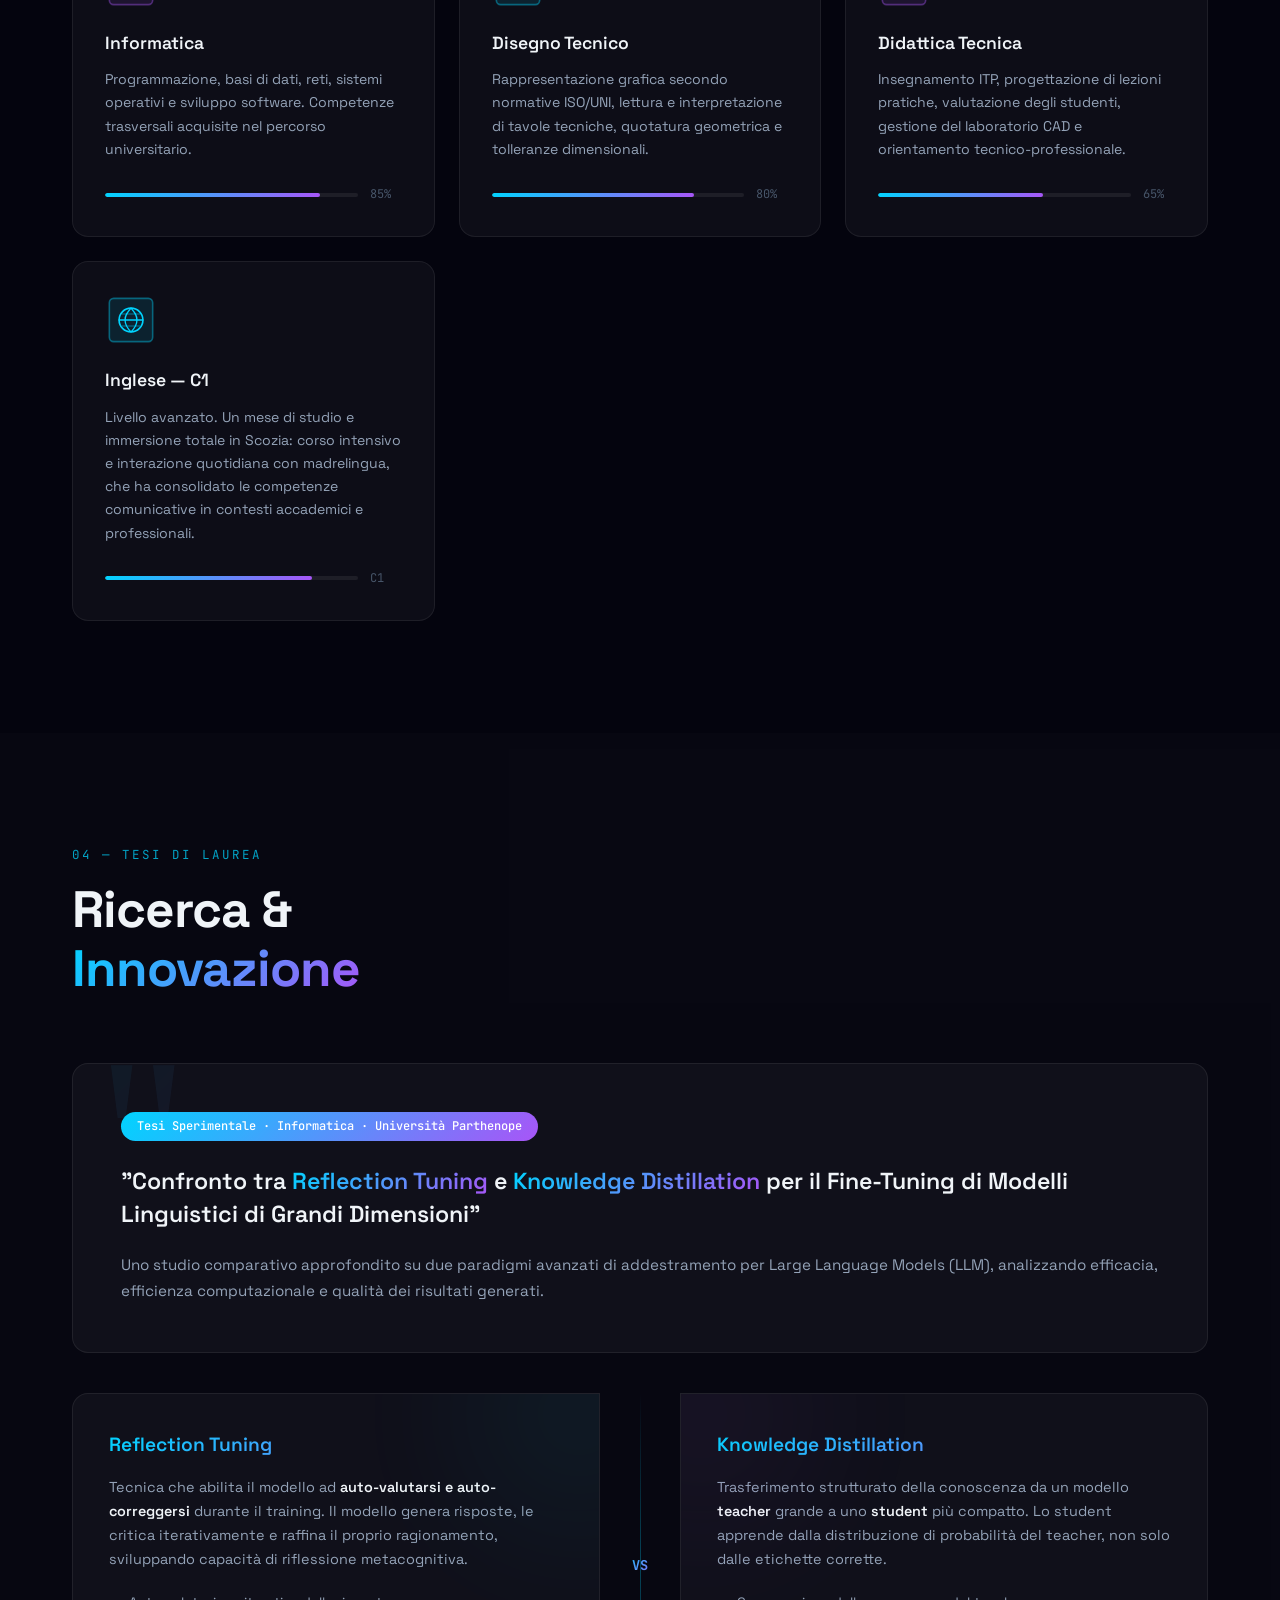
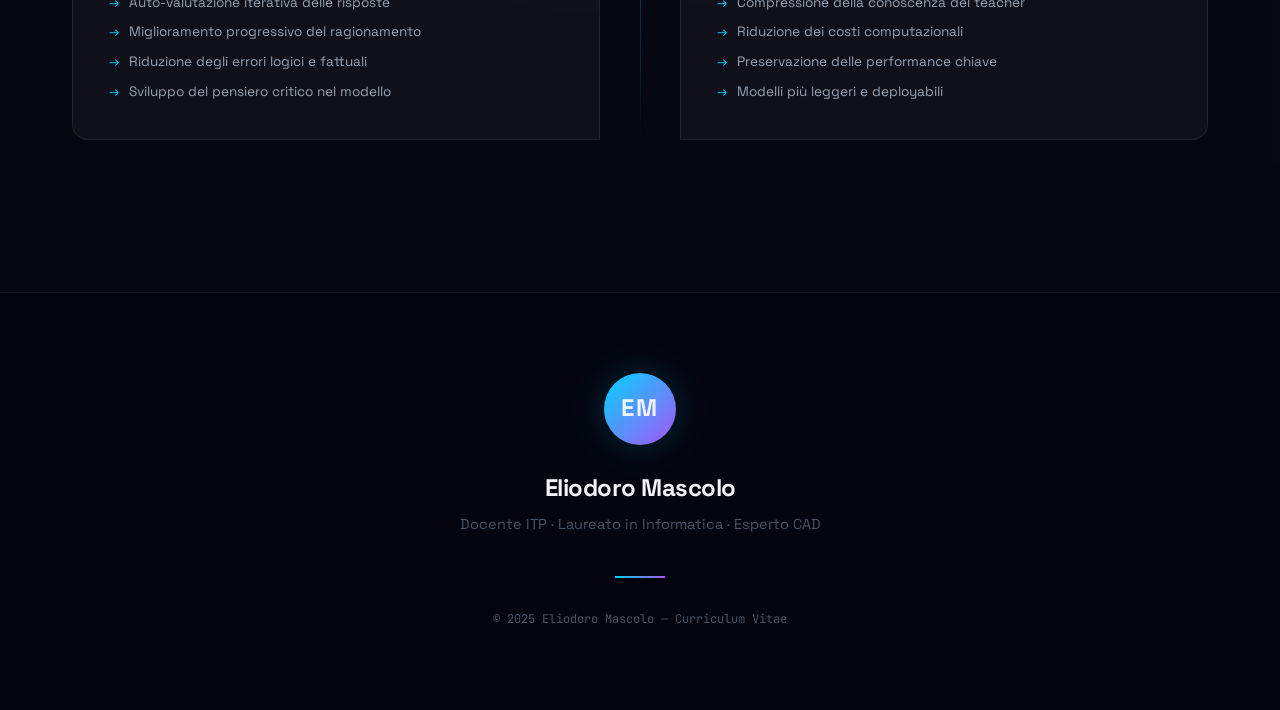
==== commit c3beeffb: "Update skill percentages, center photo, remove thesis compare from PDF" ====
--- a/index.html
+++ b/index.html
@@ -174,8 +174,8 @@
           <h3>AutoCAD</h3>
           <p>Disegno tecnico 2D professionale, layout e quotatura secondo norme ISO/UNI, gestione layer, blocchi e annotazioni per ambito meccanico.</p>
           <div class="skill-bar-wrap">
-            <div class="skill-bar"><div class="skill-fill" data-pct="85"></div></div>
-            <span>85%</span>
+            <div class="skill-bar"><div class="skill-fill" data-pct="78"></div></div>
+            <span>78%</span>
           </div>
         </div>
 
@@ -190,8 +190,8 @@
           <h3>SolidWorks</h3>
           <p>Modellazione 3D parametrica, assemblaggi, simulazioni FEM, creazione di messe in tavola e distinte materiali per la produzione.</p>
           <div class="skill-bar-wrap">
-            <div class="skill-bar"><div class="skill-fill" data-pct="80"></div></div>
-            <span>80%</span>
+            <div class="skill-bar"><div class="skill-fill" data-pct="72"></div></div>
+            <span>72%</span>
           </div>
         </div>
 
@@ -206,8 +206,8 @@
           <h3>AI &amp; Machine Learning</h3>
           <p>Fine-tuning di Large Language Models, Reflection Tuning, Knowledge Distillation, valutazione e benchmarking di modelli generativi.</p>
           <div class="skill-bar-wrap">
-            <div class="skill-bar"><div class="skill-fill" data-pct="75"></div></div>
-            <span>75%</span>
+            <div class="skill-bar"><div class="skill-fill" data-pct="68"></div></div>
+            <span>68%</span>
           </div>
         </div>
 
@@ -221,8 +221,8 @@
           <h3>Informatica</h3>
           <p>Programmazione, basi di dati, reti, sistemi operativi e sviluppo software. Competenze trasversali acquisite nel percorso universitario.</p>
           <div class="skill-bar-wrap">
-            <div class="skill-bar"><div class="skill-fill" data-pct="78"></div></div>
-            <span>78%</span>
+            <div class="skill-bar"><div class="skill-fill" data-pct="85"></div></div>
+            <span>85%</span>
           </div>
         </div>
 
@@ -237,8 +237,8 @@
           <h3>Disegno Tecnico</h3>
           <p>Rappresentazione grafica secondo normative ISO/UNI, lettura e interpretazione di tavole tecniche, quotatura geometrica e tolleranze dimensionali.</p>
           <div class="skill-bar-wrap">
-            <div class="skill-bar"><div class="skill-fill" data-pct="92"></div></div>
-            <span>92%</span>
+            <div class="skill-bar"><div class="skill-fill" data-pct="80"></div></div>
+            <span>80%</span>
           </div>
         </div>
 
@@ -254,8 +254,8 @@
           <h3>Didattica Tecnica</h3>
           <p>Insegnamento ITP, progettazione di lezioni pratiche, valutazione degli studenti, gestione del laboratorio CAD e orientamento tecnico-professionale.</p>
           <div class="skill-bar-wrap">
-            <div class="skill-bar"><div class="skill-fill" data-pct="73"></div></div>
-            <span>73%</span>
+            <div class="skill-bar"><div class="skill-fill" data-pct="65"></div></div>
+            <span>65%</span>
           </div>
         </div>
 
@@ -271,7 +271,7 @@
           <h3>Inglese — C1</h3>
           <p>Livello avanzato. Un mese di studio e immersione totale in Scozia: corso intensivo e interazione quotidiana con madrelingua, che ha consolidato le competenze comunicative in contesti accademici e professionali.</p>
           <div class="skill-bar-wrap">
-            <div class="skill-bar"><div class="skill-fill" data-pct="88"></div></div>
+            <div class="skill-bar"><div class="skill-fill" data-pct="82"></div></div>
             <span>C1</span>
           </div>
         </div>
--- a/style.css
+++ b/style.css
@@ -242,7 +242,7 @@
   width: 220px; height: 220px;
   border-radius: 50%;
   object-fit: cover;
-  object-position: center top;
+  object-position: center center;
   z-index: 2;
   border: 3px solid rgba(0,212,255,0.35);
   box-shadow:
